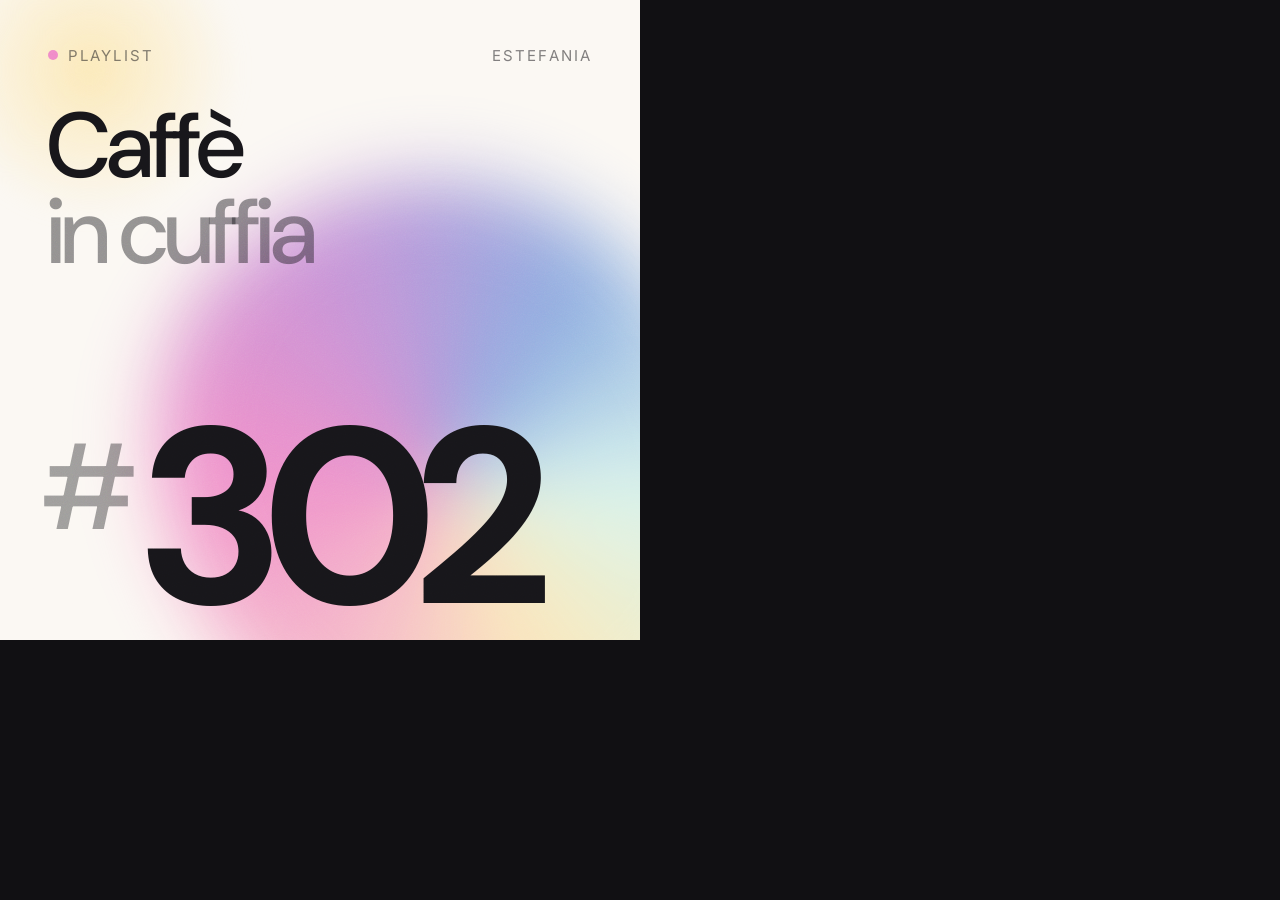
==== scripts/copertina/cover.html @ 494d2688 "Add files via upload" ====
<!DOCTYPE html>
<html><head><meta charset="utf-8">
<link href="https://fonts.googleapis.com/css2?family=DM+Sans:opsz,wght@9..40,400;9..40,500;9..40,600&family=Inter:wght@500&display=swap" rel="stylesheet">
<style>
*{margin:0;padding:0;box-sizing:border-box}
html,body{width:640px;height:640px;overflow:hidden;background:#111013}
.c{position:relative;width:640px;height:640px;overflow:hidden;font-family:'DM Sans',sans-serif;color:#e6e5d7}
.grain{position:absolute;inset:0;opacity:.18;mix-blend-mode:overlay;background-image:url("data:image/svg+xml;utf8,<svg xmlns='http://www.w3.org/2000/svg' width='200' height='200'><filter id='n'><feTurbulence type='fractalNoise' baseFrequency='.9' numOctaves='2'/></filter><rect width='200' height='200' filter='url(%23n)'/></svg>")}
.top{position:absolute;left:48px;top:46px;right:48px;display:flex;justify-content:space-between;align-items:center;font-family:Inter;font-size:15px;letter-spacing:.14em;text-transform:uppercase;color:rgba(230,229,215,.6)}
.top i{display:inline-block;width:10px;height:10px;border-radius:50%;background:#ff8a3d;margin-right:10px;vertical-align:1px}
.title{position:absolute;left:46px;top:104px;font-weight:500;font-size:92px;line-height:.93;letter-spacing:-.05em}
.title span{color:rgba(230,229,215,.5)}
.num{position:absolute;left:40px;bottom:22px;font-weight:500;font-size:250px;line-height:.8;letter-spacing:-.07em}
.num small{font-size:120px;vertical-align:top;letter-spacing:-.04em;color:rgba(230,229,215,.55);margin-right:6px;position:relative;top:22px}

/* A: due bagliori, arancio e blu */
.A{background:
  radial-gradient(60% 55% at 92% 88%,rgba(255,138,61,.95),transparent 70%),
  radial-gradient(55% 50% at 8% 6%,rgba(75,111,165,.85),transparent 70%),
  radial-gradient(70% 60% at 70% 30%,rgba(217,130,59,.25),transparent 70%),#111013}

/* B: cerchi concentrici, vista dall'alto della tazza */
.B{background:#111013}
.B .cup{position:absolute;right:-170px;bottom:-170px;width:620px;height:620px;border-radius:50%;
  background:radial-gradient(circle,#3a2414 0 22%,#7a4a24 23% 30%,#c9864a 31% 34%,transparent 35%),
  repeating-radial-gradient(circle,rgba(230,229,215,.10) 0 2px,transparent 2px 26px),
  conic-gradient(from 200deg,#ff8a3d,#4b6fa5,#2f6f9f,#ff8a3d)}
.B .cup:after{content:"";position:absolute;inset:0;border-radius:50%;background:radial-gradient(circle,transparent 34%,rgba(17,16,19,.55) 36%,rgba(17,16,19,.15) 70%,transparent 71%)}
.B .num{left:auto;right:auto;top:auto}

/* C: tinta che cambia con il numero */
.C{background:linear-gradient(160deg,var(--h1) 0%,var(--h2) 55%,#111013 100%)}
.C .title{color:#fffaf2}.C .title span{color:rgba(255,250,242,.6)}
.C .num{color:#fffaf2}.C .num small{color:rgba(255,250,242,.6)}
.C .ring{position:absolute;right:-120px;top:-120px;width:420px;height:420px;border-radius:50%;border:2px solid rgba(255,250,242,.25)}
.C .ring.r2{right:-60px;top:-60px;width:300px;height:300px}

/* D: pastello iridescente su nero */
.D{background:
  radial-gradient(48% 42% at var(--x1) var(--y1),rgba(240,139,200,.95),transparent 70%),
  radial-gradient(45% 40% at var(--x2) var(--y2),rgba(134,169,224,.95),transparent 70%),
  radial-gradient(40% 36% at var(--x3) var(--y3),rgba(251,233,184,.85),transparent 70%),
  radial-gradient(30% 28% at var(--x4) var(--y4),rgba(216,245,238,.75),transparent 70%),
  radial-gradient(55% 50% at 60% 60%,rgba(197,143,214,.45),transparent 75%),#111013}
/* E: pastello iridescente su chiaro */
.E{background:
  radial-gradient(48% 42% at var(--x1) var(--y1),rgba(240,139,200,.85),transparent 70%),
  radial-gradient(45% 40% at var(--x2) var(--y2),rgba(134,169,224,.85),transparent 70%),
  radial-gradient(40% 36% at var(--x3) var(--y3),rgba(251,233,184,.95),transparent 70%),
  radial-gradient(30% 28% at var(--x4) var(--y4),rgba(216,245,238,.95),transparent 70%),
  radial-gradient(55% 50% at 60% 60%,rgba(197,143,214,.40),transparent 75%),#fbf8f3;color:#17161a}
.E .top{color:rgba(23,22,26,.55)}.E .title span{color:rgba(23,22,26,.45)}.E .num small{color:rgba(23,22,26,.4)}
.E .grain{opacity:.12}
.D .grain,.E .grain{filter:blur(.2px)}
.blur{position:absolute;inset:0;backdrop-filter:blur(30px)}

.D .blob,.E .blob{position:absolute;width:560px;height:620px;right:-90px;bottom:-150px;border-radius:48% 52% 45% 55%/55% 45% 55% 45%;
  background:conic-gradient(from var(--rot),#f08bc8,#c58fd6,#86a9e0,#d8f5ee,#fbe9b8,#f5b6c8,#f08bc8);filter:blur(38px);transform:rotate(var(--rot))}
.D .blob2,.E .blob2{position:absolute;width:300px;height:300px;left:-60px;top:-80px;border-radius:50%;
  background:radial-gradient(circle,#fbe9b8,rgba(251,233,184,0) 70%);filter:blur(10px)}
.D{background:#111013}.E{background:#fbf8f3}
.D .top i,.E .top i{background:#f08bc8}
.E .blob{opacity:.95}.D .blob{opacity:.9}.D .blob2{opacity:.35}
</style></head>
<body>
<div class="c" id="c">
  <div class="top"><span><i></i>Playlist</span><span>Estefania</span></div>
  <div class="title">Caffè<br><span>in cuffia</span></div>
  <div class="num"><small>#</small><b id="n">302</b></div>
  <div class="grain"></div>
</div>
<script>
const q=new URLSearchParams(location.search);const v="E",n=+(q.get("n")||302);
const c=document.getElementById("c");c.classList.add(v);document.getElementById("n").textContent=n;
if(v==="D"||v==="E"){
  const r=k=>((Math.sin(n*12.9898+k*78.233)*43758.5453)%1+1)%1;
  const pos=[[78,82],[18,92],[88,22],[30,58]];
  c.insertAdjacentHTML("afterbegin",'<div class="blob2"></div><div class="blob"></div>');c.style.setProperty("--rot",Math.floor(r(3)*360)+"deg");
  pos.forEach((p,i)=>{c.style.setProperty("--x"+(i+1),(p[0]+(r(i)-.5)*30)+"%");c.style.setProperty("--y"+(i+1),(p[1]+(r(i+9)-.5)*30)+"%");});
}
if(v==="B"){c.insertAdjacentHTML("afterbegin",'<div class="cup"></div>')}
if(v==="C"){
  const P=[["#ff8a3d","#8a3f14"],["#4b6fa5","#1a2a48"],["#d9a066","#5a3a1c"],["#2f6f9f","#10283c"],["#e8742c","#3a1f10"],["#6b84c4","#202a4a"]];
  const p=P[n%P.length];c.style.setProperty("--h1",p[0]);c.style.setProperty("--h2",p[1]);
  c.insertAdjacentHTML("afterbegin",'<div class="ring"></div><div class="ring r2"></div>');
}
</script>
</body></html>
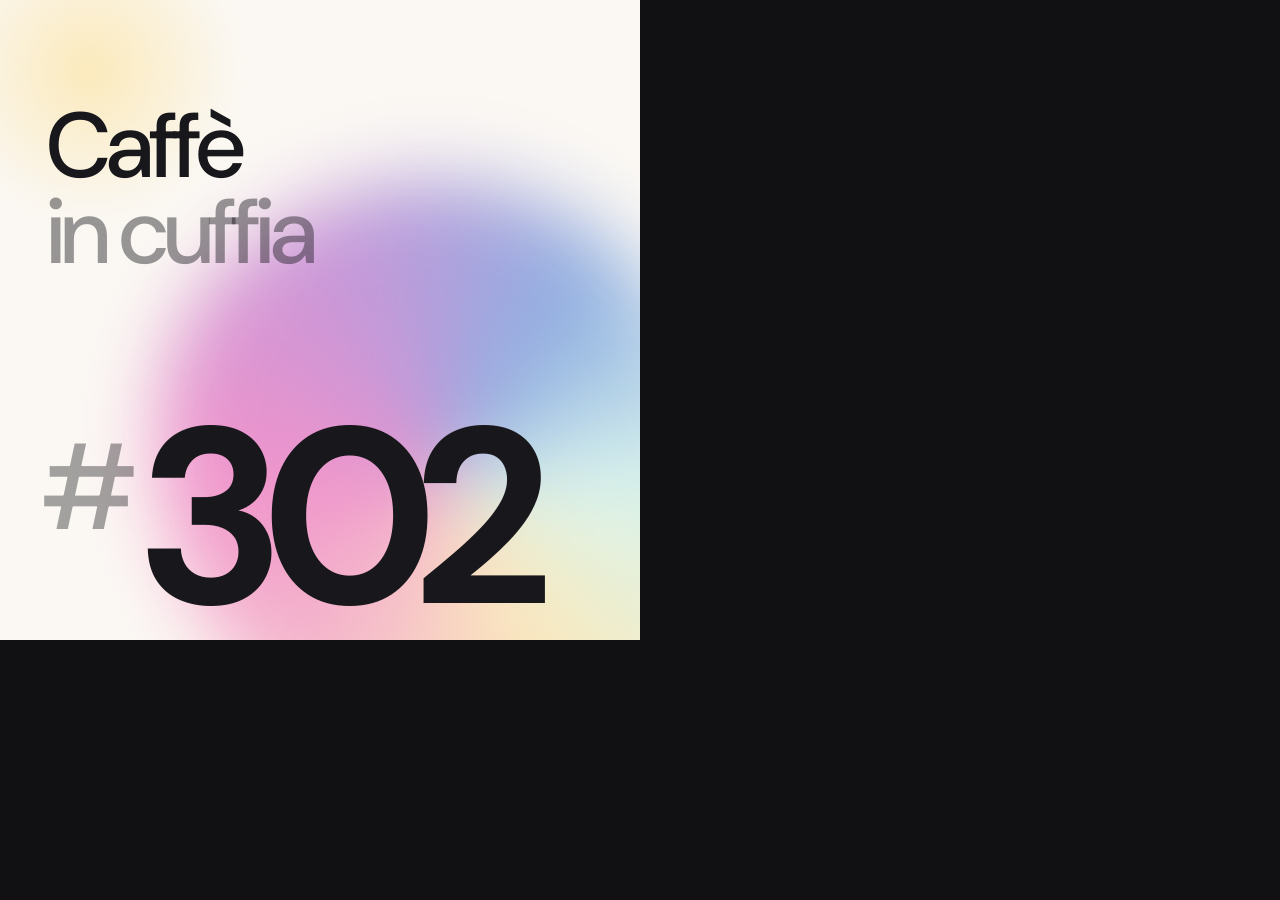
==== commit 3fcc3abf: "Update cover.html" ====
--- a/scripts/copertina/cover.html
+++ b/scripts/copertina/cover.html
@@ -64,7 +64,6 @@
 </style></head>
 <body>
 <div class="c" id="c">
-  <div class="top"><span><i></i>Playlist</span><span>Estefania</span></div>
   <div class="title">Caffè<br><span>in cuffia</span></div>
   <div class="num"><small>#</small><b id="n">302</b></div>
   <div class="grain"></div>
